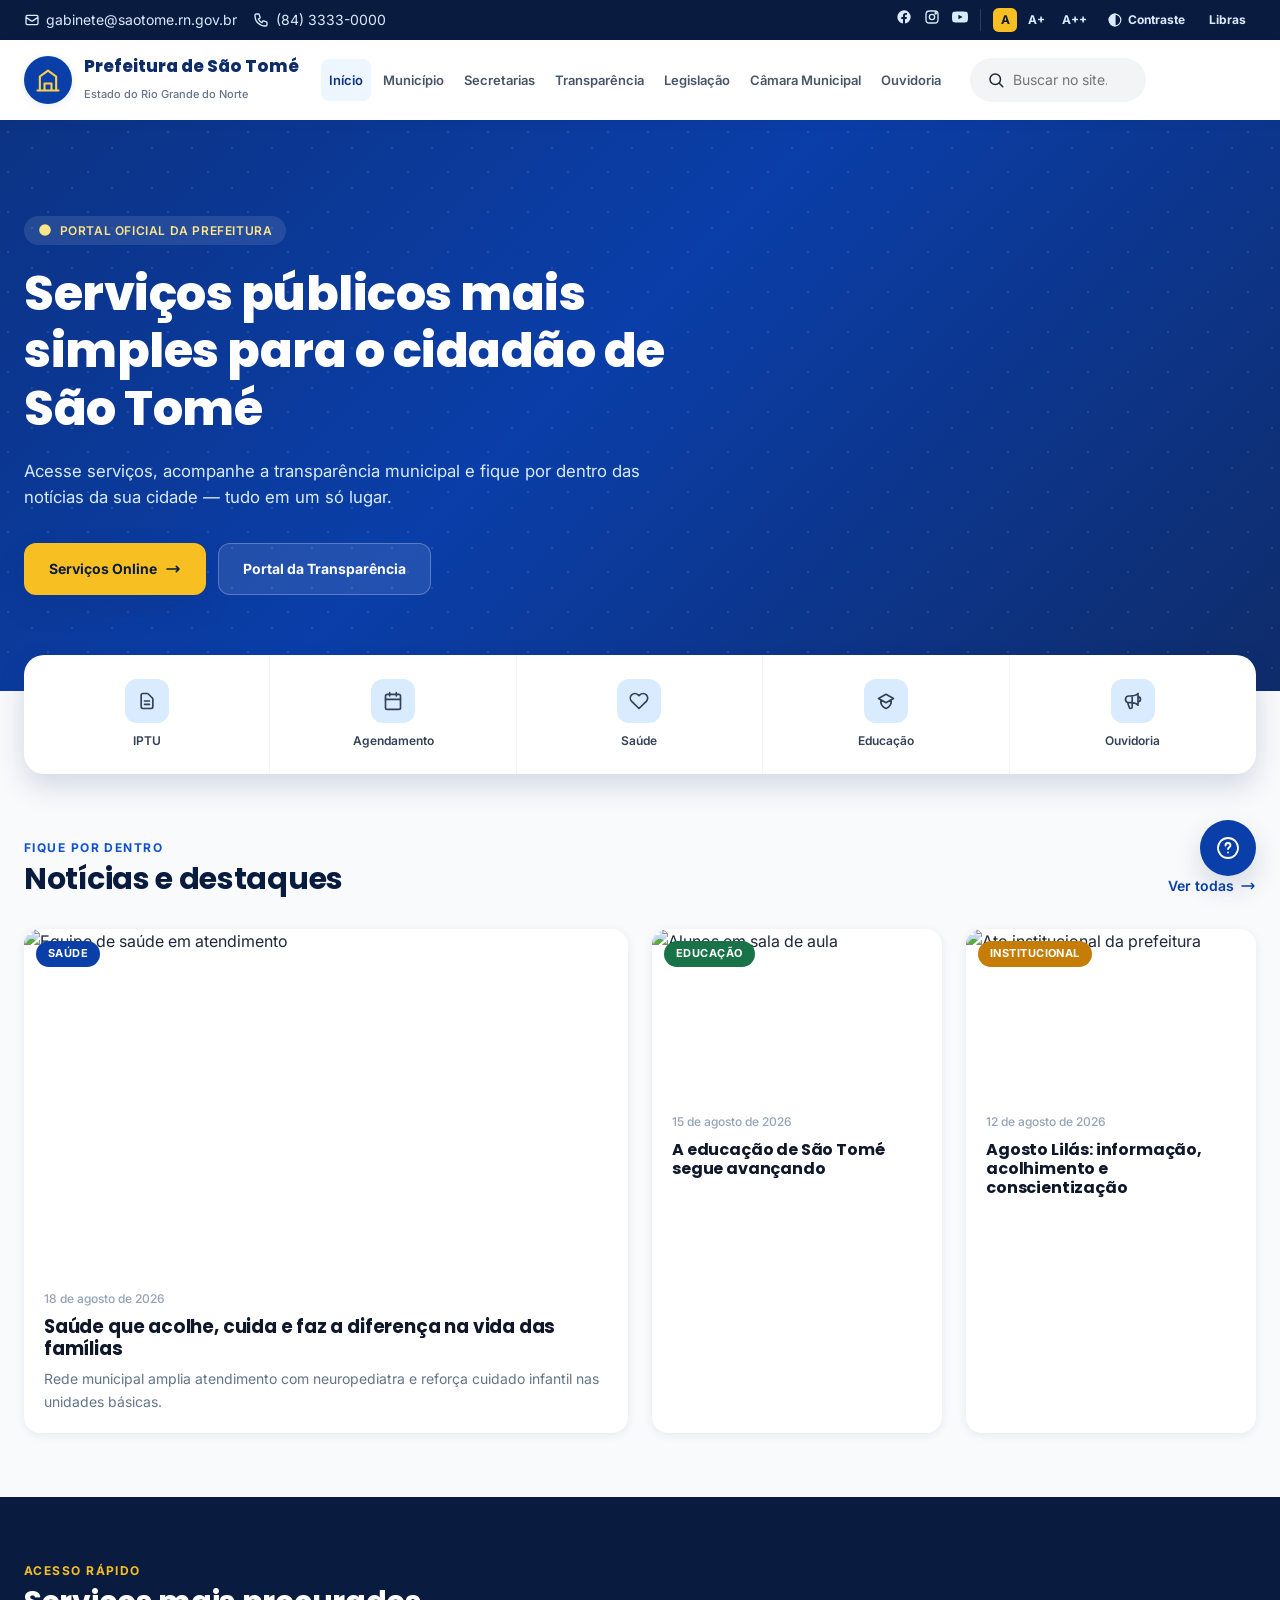
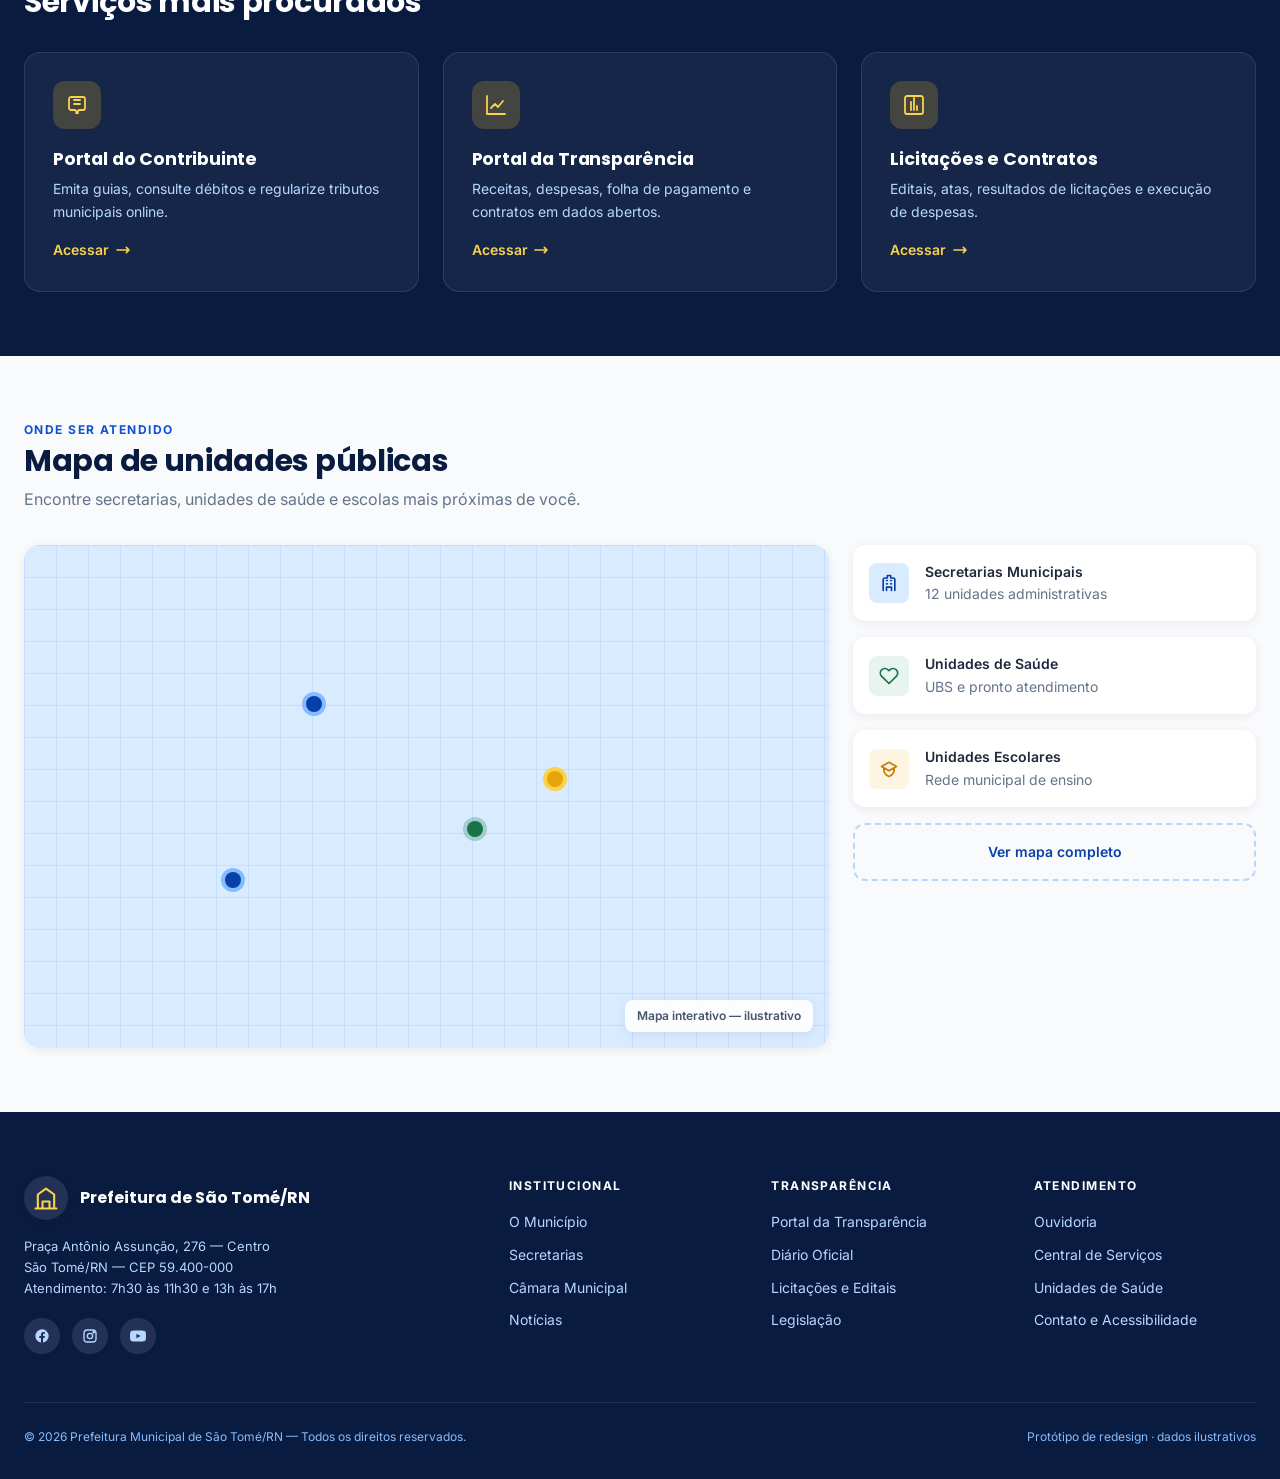
==== index.html @ 7d00f26e "Add new HTML pages for services, transparency, educational units, and health units - Created servico" ====
<!DOCTYPE html>
<html lang="pt-BR">
<head>
<meta charset="UTF-8">
<meta name="viewport" content="width=device-width, initial-scale=1.0">
<title>Prefeitura Municipal de São Tomé/RN — Portal Oficial</title>
<meta name="description" content="Protótipo de alta fidelidade — redesign do portal da Prefeitura de São Tomé/RN">
<link rel="preconnect" href="https://fonts.googleapis.com">
<link rel="preconnect" href="https://fonts.gstatic.com" crossorigin>
<link href="https://fonts.googleapis.com/css2?family=Inter:wght@400;500;600;700;800&family=Poppins:wght@600;700;800&display=swap" rel="stylesheet">
<link rel="stylesheet" href="assets/css/site.css">
<script src="assets/js/site.js" defer></script>
</head>
<body data-page="index">

<main id="conteudo">

  <!-- ============================ HERO ============================ -->
  <section class="home-hero">
    <div class="container">
      <div class="home-hero__inner">
        <span class="pill">
          <svg width="14" height="14" viewBox="0 0 24 24" fill="currentColor"><circle cx="12" cy="12" r="10"/></svg>
          PORTAL OFICIAL DA PREFEITURA
        </span>
        <h1>Serviços públicos mais simples para o cidadão de São Tomé</h1>
        <p>Acesse serviços, acompanhe a transparência municipal e fique por dentro das notícias da sua cidade — tudo em um só lugar.</p>
        <div class="row">
          <a class="btn btn--accent" href="servicos.html">
            Serviços Online
            <svg width="16" height="16" viewBox="0 0 24 24" fill="none" stroke="currentColor" stroke-width="2.5"><path stroke-linecap="round" stroke-linejoin="round" d="M17 8l4 4m0 0l-4 4m4-4H3"/></svg>
          </a>
          <a class="btn btn--ghost" href="transparencia.html">Portal da Transparência</a>
        </div>
      </div>
    </div>
  </section>

  <!-- ======================= ATALHOS RÁPIDOS ====================== -->
  <section class="shortcuts">
    <div class="container">
      <div class="shortcuts__bar">
        <a class="shortcut" href="servicos.html?q=IPTU">
          <span class="shortcut__icon"><svg width="20" height="20" viewBox="0 0 24 24" fill="none" stroke="currentColor" stroke-width="2"><path stroke-linecap="round" stroke-linejoin="round" d="M9 12h6m-6 4h6m2 5H7a2 2 0 01-2-2V5a2 2 0 012-2h5.586a1 1 0 01.707.293l5.414 5.414a1 1 0 01.293.707V19a2 2 0 01-2 2z"/></svg></span>
          <span>IPTU</span>
        </a>
        <a class="shortcut" href="servicos.html?q=agendamento">
          <span class="shortcut__icon"><svg width="20" height="20" viewBox="0 0 24 24" fill="none" stroke="currentColor" stroke-width="2"><rect x="3" y="4" width="18" height="18" rx="2"/><path stroke-linecap="round" d="M16 2v4M8 2v4M3 10h18"/></svg></span>
          <span>Agendamento</span>
        </a>
        <a class="shortcut" href="unidades-saude.html">
          <span class="shortcut__icon"><svg width="20" height="20" viewBox="0 0 24 24" fill="none" stroke="currentColor" stroke-width="2"><path stroke-linecap="round" stroke-linejoin="round" d="M20.8 4.6a5.5 5.5 0 00-7.8 0L12 5.6l-1-1a5.5 5.5 0 10-7.8 7.8l1 1L12 21l7.8-7.6 1-1a5.5 5.5 0 000-7.8z"/></svg></span>
          <span>Saúde</span>
        </a>
        <a class="shortcut" href="unidades-escolares.html">
          <span class="shortcut__icon"><svg width="20" height="20" viewBox="0 0 24 24" fill="none" stroke="currentColor" stroke-width="2"><path stroke-linecap="round" stroke-linejoin="round" d="M12 14l9-5-9-5-9 5 9 5zm0 0l6.16-3.42A9 9 0 0112 21a9 9 0 01-6.16-10.42L12 14z"/></svg></span>
          <span>Educação</span>
        </a>
        <a class="shortcut" href="ouvidoria.html">
          <span class="shortcut__icon"><svg width="20" height="20" viewBox="0 0 24 24" fill="none" stroke="currentColor" stroke-width="2"><path stroke-linecap="round" stroke-linejoin="round" d="M11 5.882V19.24a1.76 1.76 0 01-3.417.592l-2.147-6.15M18 13a3 3 0 100-6M5.436 13.683A4.001 4.001 0 017 6h1.832c4.1 0 7.625-1.234 9.168-3v14c-1.543-1.766-5.067-3-9.168-3H7a3.988 3.988 0 01-1.564-.317z"/></svg></span>
          <span>Ouvidoria</span>
        </a>
      </div>
    </div>
  </section>

  <!-- =========================== NOTÍCIAS ========================= -->
  <section class="section">
    <div class="container">
      <div class="row row--between mb-4">
        <div>
          <p class="eyebrow">Fique por dentro</p>
          <h2 class="section-title">Notícias e destaques</h2>
        </div>
        <a class="link-more" href="noticias.html">
          Ver todas
          <svg width="16" height="16" viewBox="0 0 24 24" fill="none" stroke="currentColor" stroke-width="2"><path stroke-linecap="round" stroke-linejoin="round" d="M17 8l4 4m0 0l-4 4m4-4H3"/></svg>
        </a>
      </div>

      <div class="grid grid--4">
        <a class="news-card news-card--featured" href="noticia.html">
          <div class="news-card__media">
            <img src="https://placehold.co/800x450/0f52d1/eef6ff?text=Sa%C3%BAde" alt="Equipe de saúde em atendimento">
            <span class="badge">Saúde</span>
          </div>
          <div class="news-card__body">
            <p class="news-card__date">18 de agosto de 2026</p>
            <h3 class="news-card__title">Saúde que acolhe, cuida e faz a diferença na vida das famílias</h3>
            <p class="news-card__text">Rede municipal amplia atendimento com neuropediatra e reforça cuidado infantil nas unidades básicas.</p>
          </div>
        </a>

        <a class="news-card" href="noticia.html">
          <div class="news-card__media">
            <img src="https://placehold.co/500x300/1e8f5f/ffffff?text=Educa%C3%A7%C3%A3o" alt="Alunos em sala de aula">
            <span class="badge badge--leaf">Educação</span>
          </div>
          <div class="news-card__body">
            <p class="news-card__date">15 de agosto de 2026</p>
            <h3 class="news-card__title">A educação de São Tomé segue avançando</h3>
          </div>
        </a>

        <a class="news-card" href="noticia.html">
          <div class="news-card__media">
            <img src="https://placehold.co/500x300/9e5b09/fff3c4?text=Institucional" alt="Ato institucional da prefeitura">
            <span class="badge badge--accent">Institucional</span>
          </div>
          <div class="news-card__body">
            <p class="news-card__date">12 de agosto de 2026</p>
            <h3 class="news-card__title">Agosto Lilás: informação, acolhimento e conscientização</h3>
          </div>
        </a>
      </div>
    </div>
  </section>

  <!-- ==================== SERVIÇOS EM DESTAQUE ==================== -->
  <section class="section section--band" id="servicos">
    <div class="container">
      <div class="section-head">
        <p class="eyebrow">Acesso rápido</p>
        <h2 class="section-title">Serviços mais procurados</h2>
      </div>

      <div class="grid grid--3">
        <a class="service-card" href="servicos.html">
          <span class="service-card__icon"><svg width="24" height="24" viewBox="0 0 24 24" fill="none" stroke="currentColor" stroke-width="1.8"><path stroke-linecap="round" stroke-linejoin="round" d="M9 7h6m-6 4h6m-2 9l-3-3H6a2 2 0 01-2-2V6a2 2 0 012-2h12a2 2 0 012 2v9a2 2 0 01-2 2h-4l-3 3z"/></svg></span>
          <h3>Portal do Contribuinte</h3>
          <p>Emita guias, consulte débitos e regularize tributos municipais online.</p>
          <span class="link-more">Acessar
            <svg width="16" height="16" viewBox="0 0 24 24" fill="none" stroke="currentColor" stroke-width="2.5"><path stroke-linecap="round" stroke-linejoin="round" d="M17 8l4 4m0 0l-4 4m4-4H3"/></svg>
          </span>
        </a>

        <a class="service-card" href="transparencia.html">
          <span class="service-card__icon"><svg width="24" height="24" viewBox="0 0 24 24" fill="none" stroke="currentColor" stroke-width="1.8"><path stroke-linecap="round" stroke-linejoin="round" d="M3 3v18h18M7 15l4-4 3 3 5-6"/></svg></span>
          <h3>Portal da Transparência</h3>
          <p>Receitas, despesas, folha de pagamento e contratos em dados abertos.</p>
          <span class="link-more">Acessar
            <svg width="16" height="16" viewBox="0 0 24 24" fill="none" stroke="currentColor" stroke-width="2.5"><path stroke-linecap="round" stroke-linejoin="round" d="M17 8l4 4m0 0l-4 4m4-4H3"/></svg>
          </span>
        </a>

        <a class="service-card" href="licitacoes.html">
          <span class="service-card__icon"><svg width="24" height="24" viewBox="0 0 24 24" fill="none" stroke="currentColor" stroke-width="1.8"><path stroke-linecap="round" stroke-linejoin="round" d="M9 17V9m3 8V5m3 12v-4M5 21h14a2 2 0 002-2V5a2 2 0 00-2-2H5a2 2 0 00-2 2v14a2 2 0 002 2z"/></svg></span>
          <h3>Licitações e Contratos</h3>
          <p>Editais, atas, resultados de licitações e execução de despesas.</p>
          <span class="link-more">Acessar
            <svg width="16" height="16" viewBox="0 0 24 24" fill="none" stroke="currentColor" stroke-width="2.5"><path stroke-linecap="round" stroke-linejoin="round" d="M17 8l4 4m0 0l-4 4m4-4H3"/></svg>
          </span>
        </a>
      </div>
    </div>
  </section>

  <!-- ================ MAPA DE UNIDADES PÚBLICAS =================== -->
  <section class="section">
    <div class="container">
      <div class="section-head">
        <p class="eyebrow">Onde ser atendido</p>
        <h2 class="section-title">Mapa de unidades públicas</h2>
        <p class="lead">Encontre secretarias, unidades de saúde e escolas mais próximas de você.</p>
      </div>

      <div class="grid grid--sidebar">
        <div class="map-mock">
          <span class="map-pin map-pin--pulse" style="top:30%; left:35%"></span>
          <span class="map-pin map-pin--leaf" style="top:55%; left:55%"></span>
          <span class="map-pin map-pin--accent" style="top:45%; left:65%"></span>
          <span class="map-pin" style="top:65%; left:25%"></span>
          <span class="map-mock__tag">Mapa interativo — ilustrativo</span>
        </div>

        <div class="stack">
          <a class="list-item" href="secretarias.html">
            <span class="list-item__icon"><svg width="20" height="20" viewBox="0 0 24 24" fill="none" stroke="currentColor" stroke-width="2"><path stroke-linecap="round" stroke-linejoin="round" d="M19 21V8a2 2 0 00-2-2h-3V3H10v3H7a2 2 0 00-2 2v13M9 21v-4h6v4M9 9h1m4 0h1M9 13h1m4 0h1"/></svg></span>
            <span>
              <p>Secretarias Municipais</p>
              <p class="small">12 unidades administrativas</p>
            </span>
          </a>
          <a class="list-item" href="unidades-saude.html">
            <span class="list-item__icon list-item__icon--leaf"><svg width="20" height="20" viewBox="0 0 24 24" fill="none" stroke="currentColor" stroke-width="2"><path stroke-linecap="round" stroke-linejoin="round" d="M20.8 4.6a5.5 5.5 0 00-7.8 0L12 5.6l-1-1a5.5 5.5 0 10-7.8 7.8l1 1L12 21l7.8-7.6 1-1a5.5 5.5 0 000-7.8z"/></svg></span>
            <span>
              <p>Unidades de Saúde</p>
              <p class="small">UBS e pronto atendimento</p>
            </span>
          </a>
          <a class="list-item" href="unidades-escolares.html">
            <span class="list-item__icon list-item__icon--accent"><svg width="20" height="20" viewBox="0 0 24 24" fill="none" stroke="currentColor" stroke-width="2"><path stroke-linecap="round" stroke-linejoin="round" d="M12 14l9-5-9-5-9 5 9 5zm0 0l6.16-3.42A9 9 0 0112 21a9 9 0 01-6.16-10.42L12 14z"/></svg></span>
            <span>
              <p>Unidades Escolares</p>
              <p class="small">Rede municipal de ensino</p>
            </span>
          </a>
          <a class="list-item list-item--dashed" href="contato.html">Ver mapa completo</a>
        </div>
      </div>
    </div>
  </section>

</main>

</body>
</html>
---- assets/css/site.css ----
/* ==========================================================================
   Portal da Prefeitura de São Tomé/RN - Protótipo de alta fidelidade
   Folha de estilo única compartilhada por todas as páginas.
   Sumário:
     1. Tokens de design
     2. Reset e base
     3. Acessibilidade (contraste, escala de fonte, skip link)
     4. Layout (container, seções, grids)
     5. Tipografia
     6. Botões e badges
     7. Chrome do site (topbar, header, menu, rodapé, botão flutuante)
     8. Heros
     9. Componentes de conteúdo
    10. Utilitários
    11. Responsivo
   ========================================================================== */

/* ============================ 1. Tokens ================================== */
:root {
  --primary-50:#eef6ff;  --primary-100:#d9ebff; --primary-200:#b6d8ff;
  --primary-300:#84bcff;  --primary-400:#4c97ff; --primary-500:#2472fa;
  --primary-600:#0f52d1;  --primary-700:#0a3ea8; --primary-800:#0c3384;
  --primary-900:#0f2c6a;  --primary-950:#0a1b40;

  --accent-100:#fff3c4; --accent-200:#fce588; --accent-300:#fad24c;
  --accent-400:#f7bf22; --accent-500:#e8a20a; --accent-600:#c67d06;
  --accent-700:#9e5b09;

  --leaf-500:#1e8f5f; --leaf-600:#187348;
  --danger-500:#dc2626; --danger-50:#fef2f2;

  --slate-400:#94a3b8; --slate-500:#64748b; --slate-600:#475569;
  --slate-700:#334155; --slate-800:#1e293b; --slate-900:#0f172a;
  --gray-50:#f9fafb; --gray-100:#f3f4f6; --gray-200:#e5e7eb;

  --bg:var(--gray-50);
  --surface:#ffffff;
  --text:var(--slate-800);
  --muted:var(--slate-500);
  --border:var(--gray-200);

  --font-sans:'Inter', ui-sans-serif, system-ui, -apple-system, sans-serif;
  --font-display:'Poppins', ui-sans-serif, system-ui, sans-serif;

  --radius-sm:.5rem; --radius:.75rem; --radius-lg:1rem; --radius-xl:1.25rem;
  --shadow-card:0 2px 10px rgba(15,44,106,.08);
  --shadow-hover:0 12px 28px rgba(15,44,106,.16);

  --container:80rem;
  --header-h:5rem;
}

/* ========================= 2. Reset e base =============================== */
*, *::before, *::after { box-sizing: border-box; }
html { scroll-behavior: smooth; -webkit-text-size-adjust: 100%; }
body {
  margin: 0;
  background: var(--bg);
  color: var(--text);
  font-family: var(--font-sans);
  font-size: 1rem;
  line-height: 1.6;
  -webkit-font-smoothing: antialiased;
}
img { max-width: 100%; display: block; }
svg { flex-shrink: 0; }
a { color: inherit; text-decoration: none; }
button, input, select, textarea { font: inherit; color: inherit; }
h1, h2, h3, h4 { font-family: var(--font-display); margin: 0; line-height: 1.2; letter-spacing: -.01em; }
p { margin: 0; }
ul, ol { margin: 0; padding: 0; list-style: none; }
:focus-visible { outline: 3px solid var(--primary-400); outline-offset: 2px; border-radius: 4px; }

::-webkit-scrollbar { width: 10px; }
::-webkit-scrollbar-track { background: var(--primary-50); }
::-webkit-scrollbar-thumb { background: var(--primary-600); border-radius: 8px; }

/* ======================= 3. Acessibilidade =============================== */
.skip-link {
  position: absolute; left: -9999px; top: 0; z-index: 999;
  background: var(--primary-800); color: #fff; padding: .75rem 1.25rem;
  border-radius: 0 0 var(--radius) 0; font-weight: 600;
}
.skip-link:focus { left: 1rem; top: 1rem; border-radius: var(--radius); }

html.font-lg { font-size: 112.5%; }
html.font-xl { font-size: 125%; }

html.contrast body { background: #000; color: #fff; }
html.contrast .topbar,
html.contrast .site-header,
html.contrast .site-footer,
html.contrast .card,
html.contrast .news-card,
html.contrast .unit-card,
html.contrast .list-item,
html.contrast .form,
html.contrast .stat,
html.contrast .person,
html.contrast .doc-item,
html.contrast .accordion,
html.contrast .table-wrap,
html.contrast .shortcuts__bar,
html.contrast .page-hero,
html.contrast .home-hero,
html.contrast .section--band,
html.contrast .section--soft { background: #000 !important; color: #fff !important; }
html.contrast .card,
html.contrast .news-card,
html.contrast .unit-card,
html.contrast .list-item,
html.contrast .form,
html.contrast .stat,
html.contrast .person,
html.contrast .doc-item,
html.contrast .accordion,
html.contrast .table-wrap,
html.contrast .shortcuts__bar { border: 1px solid #fff; box-shadow: none; }
html.contrast a, html.contrast .nav-link { text-decoration: underline; }
html.contrast .btn { background: #000 !important; color: #fff !important; border: 2px solid #fff !important; }
html.contrast .eyebrow,
html.contrast .muted,
html.contrast .lead,
html.contrast .card__text,
html.contrast .section-title,
html.contrast .card__title,
html.contrast h1, html.contrast h2, html.contrast h3 { color: #fff !important; }
html.contrast img { filter: grayscale(1) contrast(1.2); }
html.contrast .badge, html.contrast .chip { background: #000 !important; color: #fff !important; border: 1px solid #fff; }
html.contrast .home-hero::before, html.contrast .map-mock::before { display: none; }

/* ============================ 4. Layout ================================== */
.container { width: 100%; max-width: var(--container); margin-inline: auto; padding-inline: 1rem; }
@media (min-width: 640px) { .container { padding-inline: 1.5rem; } }

.section { padding-block: 4rem; }
.section--tight { padding-block: 2.5rem; }
.section--band { background: var(--primary-950); color: #fff; }
.section--soft { background: var(--primary-50); }

.grid { display: grid; gap: 1.5rem; }
.grid--2 { grid-template-columns: repeat(2, minmax(0, 1fr)); }
.grid--3 { grid-template-columns: repeat(3, minmax(0, 1fr)); }
.grid--4 { grid-template-columns: repeat(4, minmax(0, 1fr)); }
.grid--sidebar { grid-template-columns: 2fr 1fr; }
.stack { display: flex; flex-direction: column; gap: 1rem; }
.row { display: flex; align-items: center; gap: .75rem; flex-wrap: wrap; }
.row--between { justify-content: space-between; align-items: flex-end; }

/* ========================= 5. Tipografia ================================= */
.eyebrow {
  font-size: .75rem; font-weight: 700; letter-spacing: .12em;
  text-transform: uppercase; color: var(--primary-600); margin-bottom: .25rem;
}
.section--band .eyebrow { color: var(--accent-400); }
.section-title { font-size: clamp(1.5rem, 1.2rem + 1.2vw, 1.875rem); font-weight: 700; color: var(--primary-950); }
.section--band .section-title { color: #fff; }
.section-head { margin-bottom: 2rem; max-width: 40rem; }
.lead { color: var(--muted); font-size: 1rem; margin-top: .5rem; }
.section--band .lead { color: var(--primary-200); }
.muted { color: var(--muted); }
.small { font-size: .8125rem; }

.prose { max-width: 46rem; color: var(--slate-600); }
.prose p { margin-bottom: 1.15rem; }
.prose h2 { font-size: 1.5rem; color: var(--primary-950); margin: 2rem 0 .75rem; }
.prose h3 { font-size: 1.15rem; color: var(--primary-900); margin: 1.5rem 0 .5rem; }
.prose ul { list-style: disc; padding-left: 1.25rem; margin-bottom: 1.15rem; }
.prose li { margin-bottom: .4rem; }
.prose strong { color: var(--slate-800); }
.prose blockquote {
  border-left: 4px solid var(--accent-400); background: var(--primary-50);
  padding: 1rem 1.25rem; border-radius: 0 var(--radius) var(--radius) 0;
  color: var(--slate-700); font-style: italic; margin-bottom: 1.15rem;
}

/* ====================== 6. Botões e badges =============================== */
.btn {
  display: inline-flex; align-items: center; justify-content: center; gap: .5rem;
  padding: .85rem 1.5rem; border-radius: var(--radius);
  font-size: .875rem; font-weight: 700; border: 1px solid transparent;
  cursor: pointer; transition: background .2s, color .2s, box-shadow .2s, border-color .2s;
}
.btn--primary { background: var(--primary-700); color: #fff; }
.btn--primary:hover { background: var(--primary-800); box-shadow: var(--shadow-hover); }
.btn--accent { background: var(--accent-400); color: var(--primary-950); box-shadow: var(--shadow-hover); }
.btn--accent:hover { background: var(--accent-300); }
.btn--ghost { background: rgba(255,255,255,.1); color: #fff; border-color: rgba(255,255,255,.25); }
.btn--ghost:hover { background: rgba(255,255,255,.2); }
.btn--outline { background: transparent; color: var(--primary-700); border-color: var(--primary-200); }
.btn--outline:hover { background: var(--primary-50); border-color: var(--primary-400); }
.btn--sm { padding: .5rem 1rem; font-size: .8125rem; }
.btn--block { width: 100%; }

.link-more { display: inline-flex; align-items: center; gap: .35rem; font-size: .875rem; font-weight: 600; color: var(--primary-700); }
.link-more:hover { color: var(--primary-900); }

.badge {
  display: inline-flex; align-items: center; gap: .35rem;
  padding: .25rem .75rem; border-radius: 999px;
  font-size: .6875rem; font-weight: 700; letter-spacing: .04em; text-transform: uppercase;
  background: var(--primary-700); color: #fff;
}
.badge--leaf { background: var(--leaf-600); }
.badge--accent { background: var(--accent-600); }
.badge--soft { background: var(--primary-50); color: var(--primary-700); }
.badge--open { background: #dcfce7; color: #166534; }
.badge--closed { background: var(--gray-100); color: var(--slate-600); }

/* ========================= 7. Chrome do site ============================= */
.topbar { background: var(--primary-950); color: var(--primary-100); font-size: .875rem; }
.topbar__inner { display: flex; align-items: center; justify-content: space-between; min-height: 2.5rem; gap: 1rem; }
.topbar__contacts { display: flex; align-items: center; gap: 1rem; }
.topbar a:hover { color: #fff; }
.topbar__link { display: inline-flex; align-items: center; gap: .4rem; }
.topbar__tools { display: flex; align-items: center; gap: .75rem; margin-left: auto; }
.topbar__social { display: flex; align-items: center; gap: .75rem; padding-right: .75rem; border-right: 1px solid rgba(255,255,255,.15); }
.a11y { display: flex; align-items: center; gap: .35rem; }
.a11y__btn {
  display: grid; place-items: center; height: 1.5rem; min-width: 1.5rem; padding: 0 .35rem;
  background: transparent; border: 0; border-radius: .35rem; font-weight: 700; font-size: .75rem; cursor: pointer; color: inherit;
}
.a11y__btn:hover { background: var(--primary-800); }
.a11y__btn[aria-pressed="true"] { background: var(--accent-400); color: var(--primary-950); }
.a11y__btn--wide { display: inline-flex; gap: .35rem; padding: 0 .6rem; }

.site-header { position: sticky; top: 0; z-index: 50; background: var(--surface); box-shadow: var(--shadow-card); }
.site-header__inner { display: flex; align-items: center; justify-content: space-between; gap: 1.5rem; height: var(--header-h); }
.brand { display: flex; align-items: center; gap: .75rem; flex-shrink: 0; }
.brand__mark { width: 3rem; height: 3rem; border-radius: 999px; background: var(--primary-700); color: var(--accent-300); display: grid; place-items: center; box-shadow: var(--shadow-card); }
.brand__name { font-family: var(--font-display); font-weight: 800; color: var(--primary-900); font-size: 1.05rem; line-height: 1.2; }
.brand__sub { font-size: .6875rem; color: var(--muted); font-weight: 500; }

.nav { display: flex; align-items: center; gap: .25rem; margin-inline: auto; min-width: 0; flex-wrap: nowrap; }
.nav-link {
  padding: .65rem .75rem; border-radius: var(--radius-sm);
  font-size: .875rem; font-weight: 600; color: var(--slate-600); transition: background .2s, color .2s;
  white-space: nowrap;
}
.nav-link:hover { color: var(--primary-800); background: var(--primary-50); }
.nav-link.is-active { color: var(--primary-800); background: var(--primary-50); }

.header__actions { display: flex; align-items: center; gap: .5rem; flex-shrink: 0; }
.search {
  display: flex; align-items: center; height: 2.75rem; flex: 0 1 16rem; min-width: 8rem;
  border-radius: 999px; background: var(--gray-100); border: 1px solid transparent; padding-inline: 1rem;
  transition: background .2s, border-color .2s;
}
.search:focus-within { background: #fff; border-color: var(--primary-400); }
.search input { background: transparent; border: 0; outline: none; font-size: .875rem; padding-inline: .5rem; width: 100%; }
.icon-btn { width: 2.5rem; height: 2.5rem; display: grid; place-items: center; border-radius: 999px; background: transparent; border: 0; cursor: pointer; color: var(--primary-900); }
.icon-btn:hover { background: var(--gray-100); }
.icon-btn--mobile { display: none; }

.mobile-menu { display: none; flex-direction: column; gap: .25rem; border-top: 1px solid var(--gray-100); padding: .75rem 1rem; background: var(--surface); }
.mobile-menu.is-open { display: flex; }
.mobile-menu .nav-link { padding: .7rem .75rem; }
.mobile-menu .search { display: flex; width: 100%; margin-bottom: .5rem; }

.site-footer { background: var(--primary-950); color: var(--primary-200); padding: 4rem 0 2rem; }
.site-footer__grid { display: grid; grid-template-columns: 2fr repeat(3, 1fr); gap: 2.5rem; padding-bottom: 3rem; border-bottom: 1px solid rgba(255,255,255,.1); }
.site-footer__title { font-size: .75rem; font-weight: 700; letter-spacing: .12em; text-transform: uppercase; color: #fff; margin-bottom: 1rem; }
.site-footer li { margin-bottom: .65rem; font-size: .875rem; }
.site-footer a:hover { color: #fff; }
.site-footer__brand { display: flex; align-items: center; gap: .75rem; margin-bottom: 1rem; }
.site-footer__brand .brand__mark { background: rgba(255,255,255,.1); width: 2.75rem; height: 2.75rem; }
.site-footer__brand p { font-family: var(--font-display); font-weight: 700; color: #fff; }
.social { display: flex; align-items: center; gap: .75rem; margin-top: 1.25rem; }
.social a { width: 2.25rem; height: 2.25rem; display: grid; place-items: center; border-radius: 999px; background: rgba(255,255,255,.1); transition: background .2s, color .2s; }
.social a:hover { background: var(--accent-400); color: var(--primary-950); }
.site-footer__bottom { padding-top: 1.5rem; display: flex; justify-content: space-between; gap: .75rem; font-size: .75rem; color: var(--primary-300); flex-wrap: wrap; }

.fab {
  position: fixed; right: 1.5rem; bottom: 1.5rem; z-index: 60;
  width: 3.5rem; height: 3.5rem; border-radius: 999px; border: 0; cursor: pointer;
  background: var(--primary-700); color: #fff; display: grid; place-items: center; box-shadow: var(--shadow-hover);
}
.fab:hover { background: var(--primary-800); }

/* ============================== 8. Heros ================================= */
.home-hero { position: relative; overflow: hidden; background: linear-gradient(135deg, var(--primary-800), var(--primary-700) 45%, var(--primary-900)); }
.home-hero::before {
  content: ""; position: absolute; inset: 0; opacity: .1;
  background-image: radial-gradient(circle at 20% 30%, #fff 1px, transparent 1px), radial-gradient(circle at 80% 70%, #fff 1px, transparent 1px);
  background-size: 40px 40px;
}
.home-hero__inner { position: relative; padding-block: 6rem; max-width: 42rem; }
.home-hero h1 { font-size: clamp(1.85rem, 1.2rem + 2.4vw, 3rem); font-weight: 800; color: #fff; }
.home-hero p { margin-top: 1.25rem; color: var(--primary-100); font-size: 1.05rem; }
.home-hero .row { margin-top: 2rem; gap: .75rem; }
.pill {
  display: inline-flex; align-items: center; gap: .5rem; margin-bottom: 1.25rem;
  padding: .3rem .85rem; border-radius: 999px; background: rgba(255,255,255,.1);
  color: var(--accent-200); font-size: .75rem; font-weight: 600; letter-spacing: .05em;
}

.page-hero { background: linear-gradient(135deg, var(--primary-900), var(--primary-800)); color: #fff; padding: 2.5rem 0 3rem; }
.page-hero h1 { font-size: clamp(1.6rem, 1.2rem + 1.8vw, 2.4rem); font-weight: 800; color: #fff; }
.page-hero p { margin-top: .75rem; color: var(--primary-100); max-width: 44rem; }
.breadcrumb { display: flex; align-items: center; gap: .5rem; flex-wrap: wrap; font-size: .8125rem; color: var(--primary-200); margin-bottom: 1rem; }
.breadcrumb a:hover { color: #fff; text-decoration: underline; }
.breadcrumb [aria-current] { color: var(--accent-300); font-weight: 600; }

/* =================== 9. Componentes de conteúdo ========================== */
.card { background: var(--surface); border-radius: var(--radius-lg); box-shadow: var(--shadow-card); overflow: hidden; transition: box-shadow .2s; }
.card--hover:hover { box-shadow: var(--shadow-hover); }
.card__body { padding: 1.5rem; }
.card__title { font-size: 1.05rem; font-weight: 700; color: var(--primary-950); font-family: var(--font-display); }
.card__text { margin-top: .5rem; font-size: .875rem; color: var(--muted); }
.card__icon { width: 2.75rem; height: 2.75rem; border-radius: var(--radius); background: var(--primary-100); color: var(--primary-700); display: grid; place-items: center; margin-bottom: 1rem; }

.shortcuts { position: relative; z-index: 10; margin-top: -2.25rem; }
.shortcuts__bar { background: var(--surface); border-radius: var(--radius-xl); box-shadow: var(--shadow-hover); display: grid; grid-template-columns: repeat(5, 1fr); overflow: hidden; }
.shortcut { display: flex; flex-direction: column; align-items: center; gap: .5rem; padding: 1.5rem .75rem; border-right: 1px solid var(--gray-100); transition: background .2s; text-align: center; }
.shortcut:last-child { border-right: 0; }
.shortcut:hover { background: var(--primary-50); }
.shortcut__icon { width: 2.75rem; height: 2.75rem; border-radius: var(--radius); background: var(--primary-100); color: var(--primary-700); display: grid; place-items: center; transition: background .2s, color .2s; }
.shortcut:hover .shortcut__icon { background: var(--primary-700); color: #fff; }
.shortcut span { font-size: .75rem; font-weight: 600; color: var(--slate-700); }

.news-card { display: flex; flex-direction: column; background: var(--surface); border-radius: var(--radius-lg); overflow: hidden; box-shadow: var(--shadow-card); transition: box-shadow .2s; }
.news-card:hover { box-shadow: var(--shadow-hover); }
.news-card__media { position: relative; aspect-ratio: 16 / 9; overflow: hidden; }
.news-card__media img { width: 100%; height: 100%; object-fit: cover; transition: transform .5s; }
.news-card:hover .news-card__media img { transform: scale(1.05); }
.news-card__media .badge { position: absolute; top: .75rem; left: .75rem; }
.news-card__body { padding: 1.25rem; }
.news-card__date { font-size: .75rem; color: var(--slate-400); font-weight: 500; margin-bottom: .5rem; }
.news-card__title { font-family: var(--font-display); font-weight: 700; font-size: 1rem; color: var(--slate-900); transition: color .2s; }
.news-card:hover .news-card__title { color: var(--primary-700); }
.news-card__text { margin-top: .5rem; font-size: .875rem; color: var(--muted); }
.news-card--featured { grid-column: span 2; }
.news-card--featured .news-card__title { font-size: 1.15rem; }

.service-card { display: block; padding: 1.75rem; border-radius: var(--radius-lg); background: rgba(255,255,255,.05); border: 1px solid rgba(255,255,255,.1); transition: background .2s, border-color .2s; }
.service-card:hover { background: #fff; border-color: #fff; }
.service-card__icon { width: 3rem; height: 3rem; border-radius: var(--radius); background: rgba(247,191,34,.2); color: var(--accent-300); display: grid; place-items: center; margin-bottom: 1.25rem; transition: background .2s, color .2s; }
.service-card:hover .service-card__icon { background: var(--accent-400); color: var(--primary-950); }
.service-card h3 { font-size: 1.1rem; font-weight: 700; color: #fff; transition: color .2s; }
.service-card p { margin-top: .5rem; font-size: .875rem; color: var(--primary-200); transition: color .2s; }
.service-card .link-more { margin-top: 1rem; color: var(--accent-300); }
.service-card:hover h3 { color: var(--primary-900); }
.service-card:hover p { color: var(--slate-500); }
.service-card:hover .link-more { color: var(--primary-700); }

.map-mock { position: relative; border-radius: var(--radius-lg); overflow: hidden; background: var(--primary-100); aspect-ratio: 16 / 10; box-shadow: var(--shadow-card); }
.map-mock::before {
  content: ""; position: absolute; inset: 0;
  background-image: linear-gradient(#c7ddff 1px, transparent 1px), linear-gradient(90deg, #c7ddff 1px, transparent 1px);
  background-size: 32px 32px;
}
.map-pin { position: absolute; width: 1rem; height: 1rem; border-radius: 999px; background: var(--primary-700); box-shadow: 0 0 0 4px var(--primary-300); }
.map-pin--leaf { background: var(--leaf-600); box-shadow: 0 0 0 4px rgba(30,143,95,.3); }
.map-pin--accent { background: var(--accent-500); box-shadow: 0 0 0 4px var(--accent-300); }
.map-pin--pulse { animation: pulse 2s infinite; }
@keyframes pulse { 0%,100% { opacity: 1; } 50% { opacity: .5; } }
.map-mock__tag { position: absolute; right: 1rem; bottom: 1rem; background: rgba(255,255,255,.9); padding: .4rem .75rem; border-radius: var(--radius-sm); font-size: .75rem; font-weight: 600; color: var(--slate-600); box-shadow: var(--shadow-card); }

.list-item { display: flex; align-items: center; gap: 1rem; padding: 1rem; border-radius: var(--radius); background: var(--surface); box-shadow: var(--shadow-card); transition: box-shadow .2s; }
.list-item:hover { box-shadow: var(--shadow-hover); }
.list-item__icon { width: 2.5rem; height: 2.5rem; flex-shrink: 0; border-radius: var(--radius-sm); background: var(--primary-100); color: var(--primary-700); display: grid; place-items: center; }
.list-item__icon--leaf { background: rgba(30,143,95,.1); color: var(--leaf-600); }
.list-item__icon--accent { background: rgba(232,162,10,.12); color: var(--accent-600); }
.list-item p { font-size: .875rem; font-weight: 600; color: var(--slate-800); }
.list-item .small { font-weight: 400; color: var(--muted); }
.list-item--dashed { justify-content: center; border: 2px dashed var(--primary-200); background: transparent; box-shadow: none; color: var(--primary-700); font-weight: 600; font-size: .875rem; }
.list-item--dashed:hover { background: var(--primary-50); box-shadow: none; }

.unit-card { background: var(--surface); border-radius: var(--radius-lg); box-shadow: var(--shadow-card); padding: 1.5rem; display: flex; flex-direction: column; gap: .75rem; transition: box-shadow .2s; }
.unit-card:hover { box-shadow: var(--shadow-hover); }
.unit-card__head { display: flex; align-items: flex-start; justify-content: space-between; gap: .75rem; }
.unit-card h3 { font-size: 1rem; font-weight: 700; color: var(--primary-950); }
.unit-card__role { font-size: .8125rem; color: var(--primary-700); font-weight: 600; }
.meta-line { display: flex; align-items: flex-start; gap: .5rem; font-size: .8125rem; color: var(--slate-600); }
.meta-line svg { color: var(--primary-600); margin-top: .15rem; }
.meta-line a:hover { color: var(--primary-700); text-decoration: underline; }

.table-wrap { overflow-x: auto; background: var(--surface); border-radius: var(--radius-lg); box-shadow: var(--shadow-card); }
table.data { width: 100%; border-collapse: collapse; font-size: .875rem; min-width: 44rem; }
table.data th, table.data td { text-align: left; padding: .9rem 1.25rem; border-bottom: 1px solid var(--gray-100); }
table.data thead th { background: var(--primary-50); color: var(--primary-900); font-size: .75rem; text-transform: uppercase; letter-spacing: .06em; }
table.data tbody tr:hover { background: var(--primary-50); }
table.data tbody tr:last-child td { border-bottom: 0; }

.datalist { display: grid; grid-template-columns: repeat(2, minmax(0,1fr)); gap: 1rem; }
.datalist > div { background: var(--surface); border-radius: var(--radius); box-shadow: var(--shadow-card); padding: 1rem 1.25rem; }
.datalist dt { font-size: .6875rem; text-transform: uppercase; letter-spacing: .08em; color: var(--muted); font-weight: 700; }
.datalist dd { margin: .25rem 0 0; font-family: var(--font-display); font-weight: 700; color: var(--primary-900); font-size: 1.05rem; }

.tabs { display: flex; gap: .5rem; flex-wrap: wrap; border-bottom: 1px solid var(--border); margin-bottom: 2rem; }
.tab {
  padding: .75rem 1.15rem; border: 0; background: transparent; cursor: pointer;
  font-size: .875rem; font-weight: 600; color: var(--slate-600); border-bottom: 3px solid transparent; margin-bottom: -1px;
}
.tab:hover { color: var(--primary-700); }
.tab[aria-selected="true"] { color: var(--primary-800); border-bottom-color: var(--accent-400); }
.tab-panel[hidden] { display: none; }

.accordion { background: var(--surface); border-radius: var(--radius); box-shadow: var(--shadow-card); overflow: hidden; }
.accordion + .accordion { margin-top: .75rem; }
.accordion summary { cursor: pointer; padding: 1.15rem 1.5rem; font-weight: 600; color: var(--primary-900); display: flex; justify-content: space-between; align-items: center; gap: 1rem; list-style: none; }
.accordion summary::-webkit-details-marker { display: none; }
.accordion summary::after { content: "+"; font-size: 1.25rem; color: var(--primary-600); }
.accordion[open] summary::after { content: "\2013"; }
.accordion__body { padding: 0 1.5rem 1.5rem; font-size: .9rem; color: var(--slate-600); }

.chips { display: flex; gap: .5rem; flex-wrap: wrap; }
.chip {
  padding: .45rem 1rem; border-radius: 999px; border: 1px solid var(--border); background: var(--surface);
  font-size: .8125rem; font-weight: 600; color: var(--slate-600); cursor: pointer; transition: all .2s;
}
.chip:hover { border-color: var(--primary-400); color: var(--primary-700); }
.chip[aria-pressed="true"] { background: var(--primary-700); border-color: var(--primary-700); color: #fff; }

.filter-bar { display: flex; gap: .75rem; flex-wrap: wrap; align-items: center; margin-bottom: 2rem; }
.filter-bar .search { background: #fff; border-color: var(--border); }

.form { background: var(--surface); border-radius: var(--radius-lg); box-shadow: var(--shadow-card); padding: 1.75rem; display: grid; gap: 1.15rem; }
.field { display: grid; gap: .4rem; }
.field label { font-size: .8125rem; font-weight: 600; color: var(--slate-700); }
.field .hint { font-size: .75rem; color: var(--muted); }
.field input, .field select, .field textarea {
  padding: .75rem .9rem; border: 1px solid var(--border); border-radius: var(--radius-sm);
  background: #fff; font-size: .875rem; outline: none; transition: border-color .2s, box-shadow .2s; width: 100%;
}
.field input:focus, .field select:focus, .field textarea:focus { border-color: var(--primary-400); box-shadow: 0 0 0 3px var(--primary-100); }
.field textarea { min-height: 8rem; resize: vertical; }
.field--inline { display: flex; align-items: center; gap: .5rem; }
.field--inline input { width: auto; }
.form__row { display: grid; grid-template-columns: repeat(2, minmax(0,1fr)); gap: 1.15rem; }
.form-status { display: none; padding: 1rem 1.25rem; border-radius: var(--radius); background: #dcfce7; color: #166534; font-size: .875rem; font-weight: 600; }
.form-status.is-visible { display: block; }

.callout { display: flex; gap: 1rem; padding: 1.25rem 1.5rem; border-radius: var(--radius-lg); background: var(--primary-50); border-left: 4px solid var(--primary-600); color: var(--slate-700); font-size: .875rem; }
.callout--accent { background: var(--accent-100); border-left-color: var(--accent-500); }
.callout h3 { font-size: .95rem; color: var(--primary-950); margin-bottom: .25rem; }

.pagination { display: flex; justify-content: center; gap: .35rem; margin-top: 2.5rem; }
.pagination a, .pagination span {
  min-width: 2.5rem; height: 2.5rem; display: grid; place-items: center; padding-inline: .6rem;
  border-radius: var(--radius-sm); font-size: .875rem; font-weight: 600; color: var(--slate-600); background: var(--surface); box-shadow: var(--shadow-card);
}
.pagination a:hover { background: var(--primary-50); color: var(--primary-800); }
.pagination .is-current { background: var(--primary-700); color: #fff; }

.doc-item { display: flex; align-items: center; gap: 1rem; padding: 1rem 1.25rem; background: var(--surface); border-radius: var(--radius); box-shadow: var(--shadow-card); transition: box-shadow .2s; }
.doc-item:hover { box-shadow: var(--shadow-hover); }
.doc-item__icon { width: 2.5rem; height: 2.5rem; border-radius: var(--radius-sm); display: grid; place-items: center; background: var(--danger-50); color: var(--danger-500); flex-shrink: 0; font-size: .625rem; font-weight: 700; }
.doc-item__meta { font-size: .75rem; color: var(--muted); }
.doc-item strong { font-size: .9rem; color: var(--slate-800); font-weight: 600; }
.doc-item .link-more { margin-left: auto; }

.stat { background: var(--surface); border-radius: var(--radius-lg); box-shadow: var(--shadow-card); padding: 1.5rem; }
.stat__value { font-family: var(--font-display); font-size: 1.75rem; font-weight: 800; color: var(--primary-800); }
.stat__label { font-size: .8125rem; color: var(--muted); margin-top: .25rem; }

.person { background: var(--surface); border-radius: var(--radius-lg); box-shadow: var(--shadow-card); overflow: hidden; text-align: center; padding-bottom: 1.25rem; }
.person img { width: 100%; aspect-ratio: 1 / 1; object-fit: cover; }
.person h3 { font-size: .95rem; margin-top: 1rem; color: var(--primary-950); }
.person p { font-size: .8125rem; color: var(--muted); }

.empty-state { display: none; text-align: center; padding: 3rem 1rem; color: var(--muted); }
.empty-state.is-visible { display: block; }

.article-hero img { width: 100%; border-radius: var(--radius-lg); box-shadow: var(--shadow-card); aspect-ratio: 16/7; object-fit: cover; }
.article-meta { display: flex; gap: 1rem; flex-wrap: wrap; align-items: center; font-size: .8125rem; color: var(--muted); margin-bottom: 1.5rem; }

/* ========================= 10. Utilitários =============================== */
.hide { display: none !important; }
.center { text-align: center; }
.mt-1 { margin-top: .5rem; } .mt-2 { margin-top: 1rem; } .mt-3 { margin-top: 1.5rem; }
.mt-4 { margin-top: 2rem; } .mt-6 { margin-top: 3rem; }
.mb-2 { margin-bottom: 1rem; } .mb-3 { margin-bottom: 1.5rem; } .mb-4 { margin-bottom: 2rem; }
.sr-only { position: absolute; width: 1px; height: 1px; padding: 0; margin: -1px; overflow: hidden; clip: rect(0,0,0,0); white-space: nowrap; border: 0; }

/* ========================== 11. Responsivo =============================== */
@media (max-width: 1339px) {
  .site-header__inner { gap: 1rem; }
  .nav-link { padding-inline: .5rem; font-size: .8125rem; }
  .site-header__inner .search { flex-basis: 11rem; }
}
@media (max-width: 1023px) {
  .nav { display: none; }
  .icon-btn--mobile { display: grid; }
  .grid--4 { grid-template-columns: repeat(2, minmax(0,1fr)); }
  .grid--sidebar { grid-template-columns: 1fr; }
  .site-footer__grid { grid-template-columns: repeat(2, minmax(0,1fr)); }
}
@media (max-width: 767px) {
  .site-header__inner .search { display: none; }
  .topbar__contacts, .topbar__social { display: none; }
  .grid--2, .grid--3, .grid--4, .datalist, .form__row { grid-template-columns: 1fr; }
  .shortcuts__bar { grid-template-columns: repeat(2, 1fr); }
  .shortcut { border-bottom: 1px solid var(--gray-100); border-right: 1px solid var(--gray-100); }
  .shortcut:last-child { grid-column: span 2; border-bottom: 0; }
  .news-card--featured { grid-column: span 1; }
  .section { padding-block: 2.5rem; }
  .home-hero__inner { padding-block: 3.5rem; }
  .row--between { align-items: flex-start; flex-direction: column; }
  table.data { min-width: 36rem; }
}
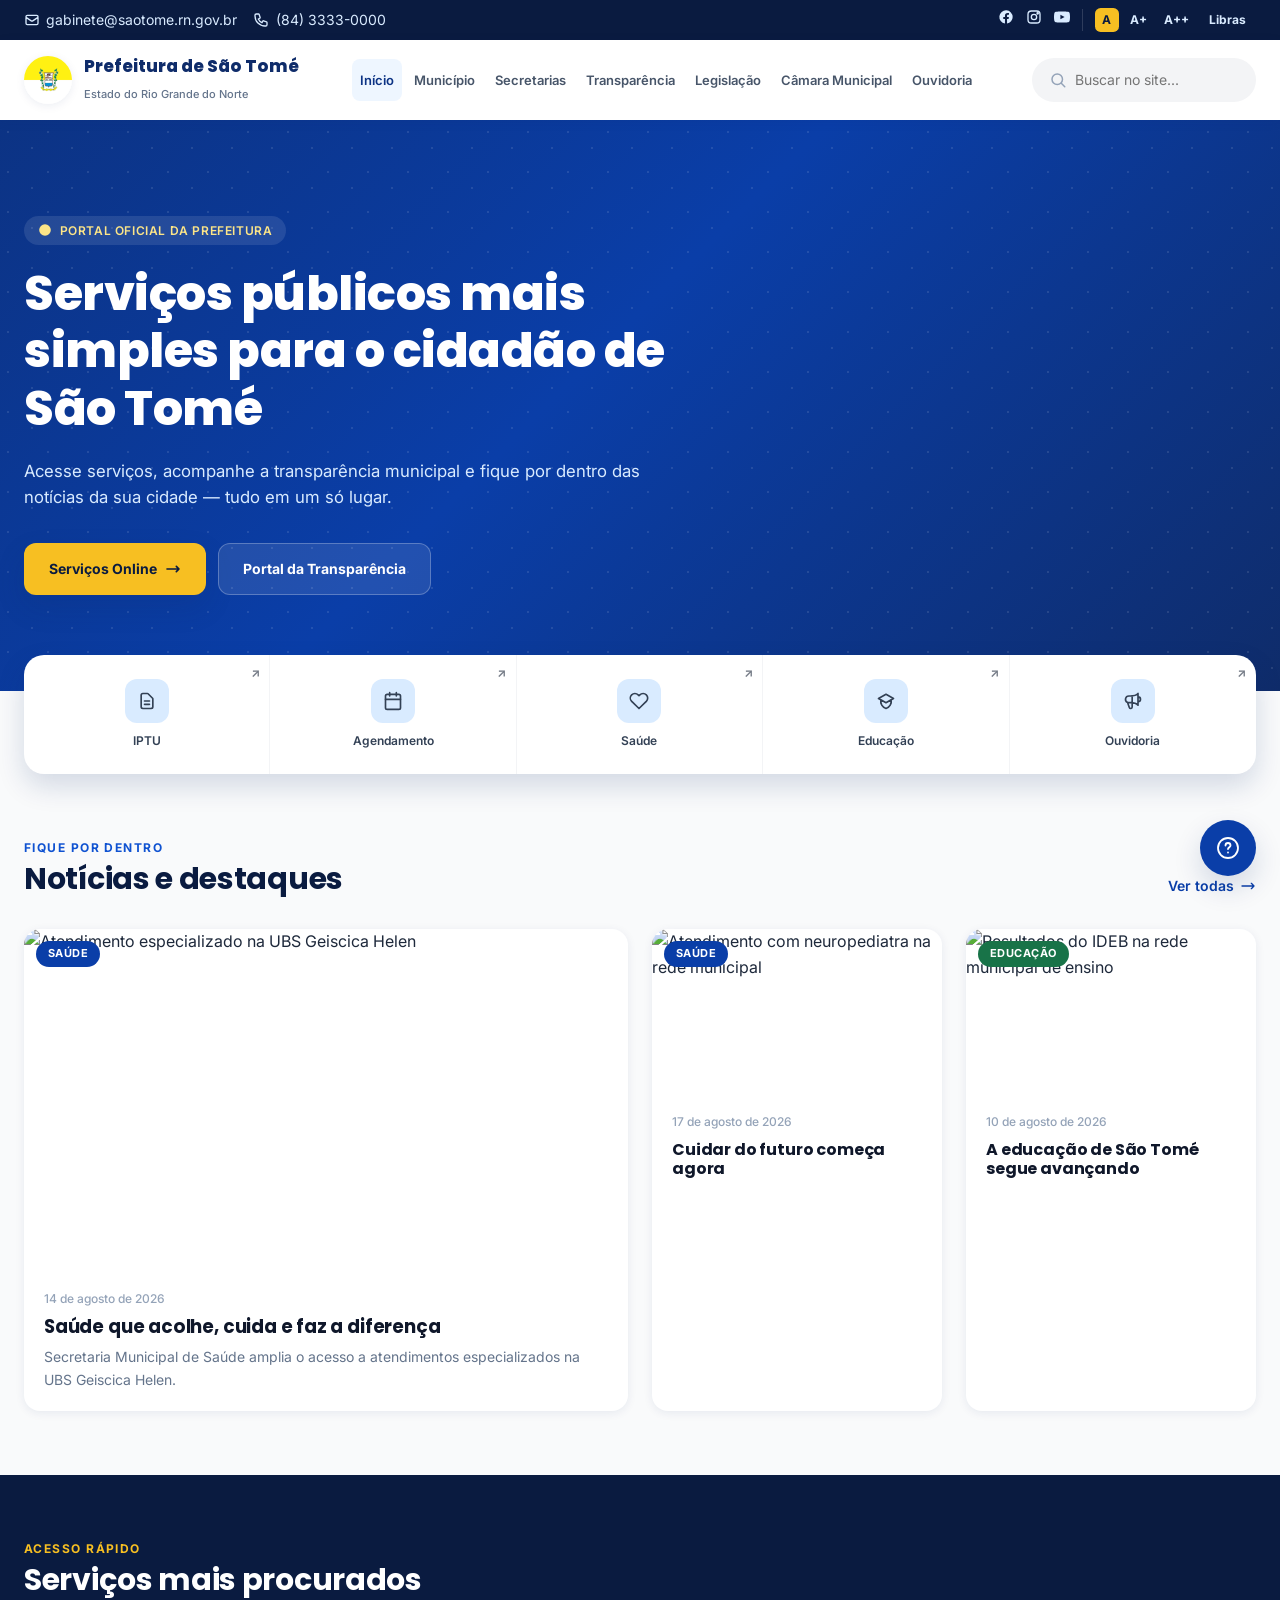
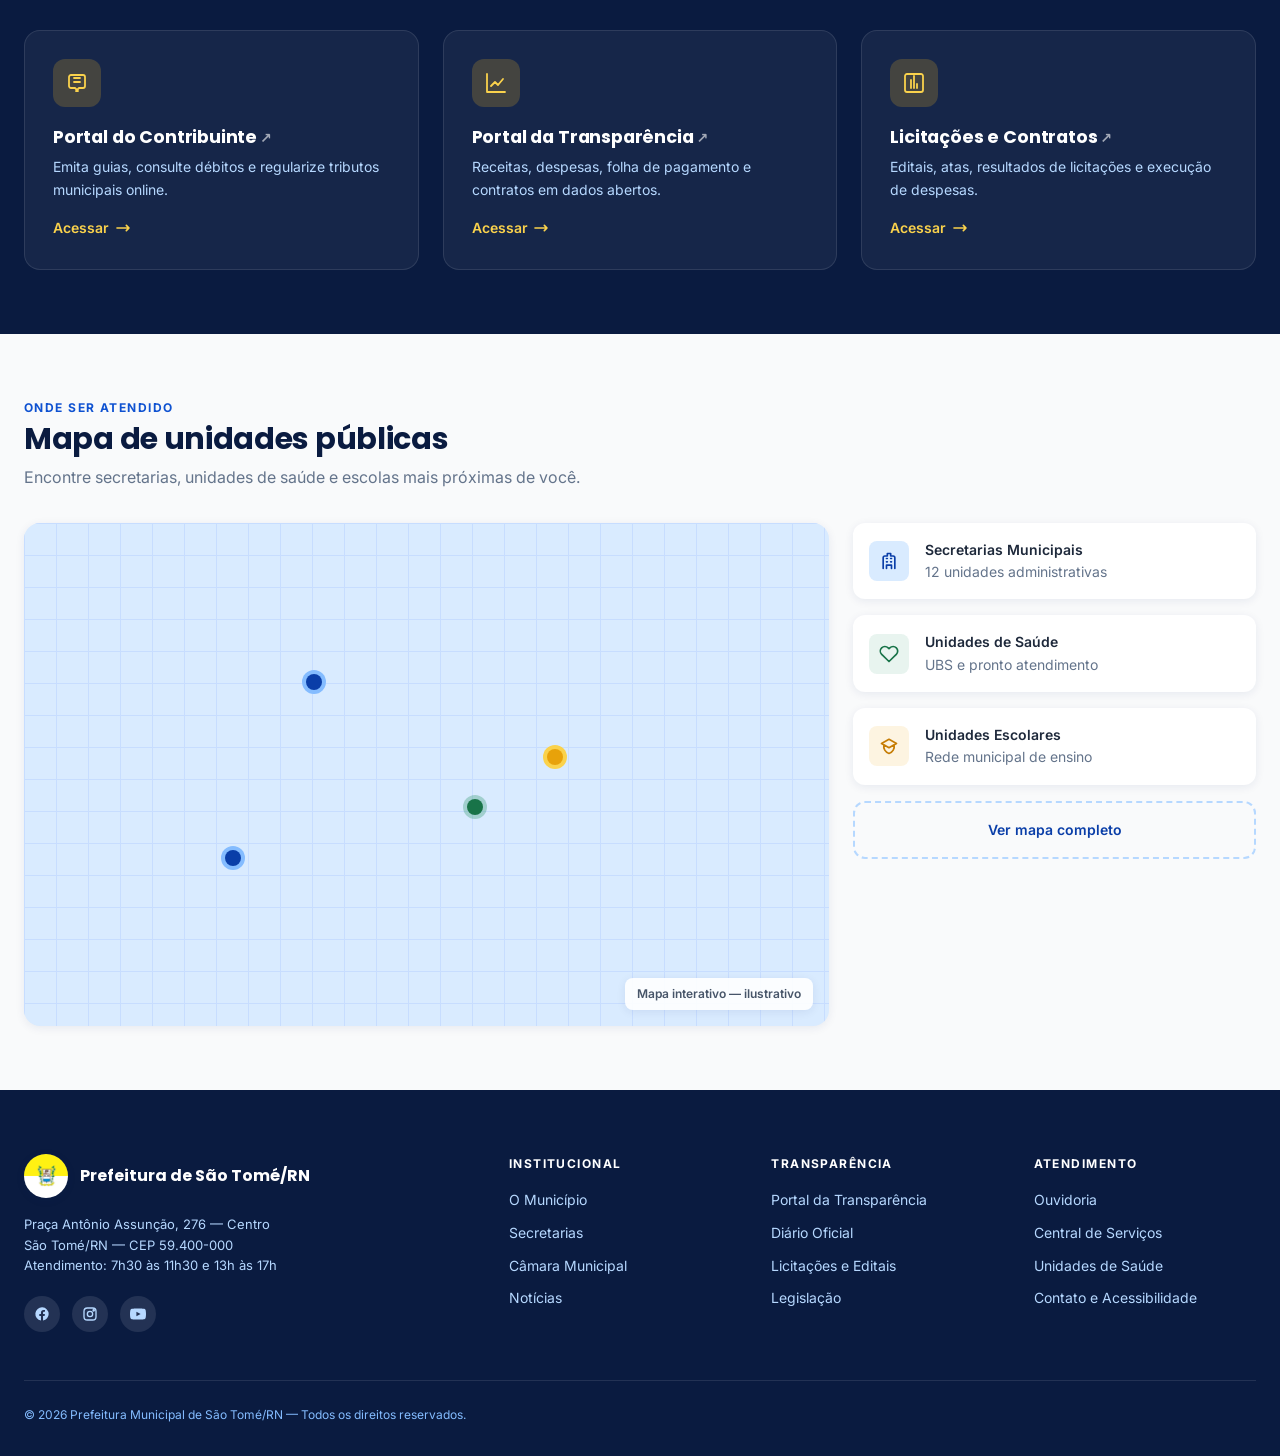
==== commit 5cedd44f: "Add favicon to unidades-escolares and unidades-saude pages; include new emblem image" ====
--- a/index.html
+++ b/index.html
@@ -8,6 +8,7 @@
 <link rel="preconnect" href="https://fonts.googleapis.com">
 <link rel="preconnect" href="https://fonts.gstatic.com" crossorigin>
 <link href="https://fonts.googleapis.com/css2?family=Inter:wght@400;500;600;700;800&family=Poppins:wght@600;700;800&display=swap" rel="stylesheet">
+<link rel="icon" href="assets/img/brasao-sao-tome.png">
 <link rel="stylesheet" href="assets/css/site.css">
 <script src="assets/js/site.js" defer></script>
 </head>
@@ -40,23 +41,23 @@
   <section class="shortcuts">
     <div class="container">
       <div class="shortcuts__bar">
-        <a class="shortcut" href="servicos.html?q=IPTU">
+        <a class="shortcut ext" href="https://app.topsolutionsrn.com.br/ContraCheque/pmsaotome/" target="_blank" rel="noopener">
           <span class="shortcut__icon"><svg width="20" height="20" viewBox="0 0 24 24" fill="none" stroke="currentColor" stroke-width="2"><path stroke-linecap="round" stroke-linejoin="round" d="M9 12h6m-6 4h6m2 5H7a2 2 0 01-2-2V5a2 2 0 012-2h5.586a1 1 0 01.707.293l5.414 5.414a1 1 0 01.293.707V19a2 2 0 01-2 2z"/></svg></span>
           <span>IPTU</span>
         </a>
-        <a class="shortcut" href="servicos.html?q=agendamento">
+        <a class="shortcut ext" href="https://meususdigital.saude.gov.br/" target="_blank" rel="noopener">
           <span class="shortcut__icon"><svg width="20" height="20" viewBox="0 0 24 24" fill="none" stroke="currentColor" stroke-width="2"><rect x="3" y="4" width="18" height="18" rx="2"/><path stroke-linecap="round" d="M16 2v4M8 2v4M3 10h18"/></svg></span>
           <span>Agendamento</span>
         </a>
-        <a class="shortcut" href="unidades-saude.html">
+        <a class="shortcut ext" href="https://www.gov.br/saude/pt-br" target="_blank" rel="noopener">
           <span class="shortcut__icon"><svg width="20" height="20" viewBox="0 0 24 24" fill="none" stroke="currentColor" stroke-width="2"><path stroke-linecap="round" stroke-linejoin="round" d="M20.8 4.6a5.5 5.5 0 00-7.8 0L12 5.6l-1-1a5.5 5.5 0 10-7.8 7.8l1 1L12 21l7.8-7.6 1-1a5.5 5.5 0 000-7.8z"/></svg></span>
           <span>Saúde</span>
         </a>
-        <a class="shortcut" href="unidades-escolares.html">
+        <a class="shortcut ext" href="https://www.gov.br/mec/pt-br" target="_blank" rel="noopener">
           <span class="shortcut__icon"><svg width="20" height="20" viewBox="0 0 24 24" fill="none" stroke="currentColor" stroke-width="2"><path stroke-linecap="round" stroke-linejoin="round" d="M12 14l9-5-9-5-9 5 9 5zm0 0l6.16-3.42A9 9 0 0112 21a9 9 0 01-6.16-10.42L12 14z"/></svg></span>
           <span>Educação</span>
         </a>
-        <a class="shortcut" href="ouvidoria.html">
+        <a class="shortcut ext" href="https://falabr.cgu.gov.br/" target="_blank" rel="noopener">
           <span class="shortcut__icon"><svg width="20" height="20" viewBox="0 0 24 24" fill="none" stroke="currentColor" stroke-width="2"><path stroke-linecap="round" stroke-linejoin="round" d="M11 5.882V19.24a1.76 1.76 0 01-3.417.592l-2.147-6.15M18 13a3 3 0 100-6M5.436 13.683A4.001 4.001 0 017 6h1.832c4.1 0 7.625-1.234 9.168-3v14c-1.543-1.766-5.067-3-9.168-3H7a3.988 3.988 0 01-1.564-.317z"/></svg></span>
           <span>Ouvidoria</span>
         </a>
@@ -81,35 +82,35 @@
       <div class="grid grid--4">
         <a class="news-card news-card--featured" href="noticia.html">
           <div class="news-card__media">
-            <img src="https://placehold.co/800x450/0f52d1/eef6ff?text=Sa%C3%BAde" alt="Equipe de saúde em atendimento">
+            <img src="https://saotome.rn.gov.br/wp-content/uploads/2026/08/774281974_1073688991669198_4804702252523214423_n.jpeg" alt="Atendimento especializado na UBS Geiscica Helen" >
             <span class="badge">Saúde</span>
           </div>
           <div class="news-card__body">
-            <p class="news-card__date">18 de agosto de 2026</p>
-            <h3 class="news-card__title">Saúde que acolhe, cuida e faz a diferença na vida das famílias</h3>
-            <p class="news-card__text">Rede municipal amplia atendimento com neuropediatra e reforça cuidado infantil nas unidades básicas.</p>
-          </div>
-        </a>
-
-        <a class="news-card" href="noticia.html">
+            <p class="news-card__date">14 de agosto de 2026</p>
+            <h3 class="news-card__title">Saúde que acolhe, cuida e faz a diferença</h3>
+            <p class="news-card__text">Secretaria Municipal de Saúde amplia o acesso a atendimentos especializados na UBS Geiscica Helen.</p>
+          </div>
+        </a>
+
+        <a class="news-card" href="https://saotome.rn.gov.br/cuidar-do-futuro-comeca-agora-%f0%9f%92%99/" target="_blank" rel="noopener">
           <div class="news-card__media">
-            <img src="https://placehold.co/500x300/1e8f5f/ffffff?text=Educa%C3%A7%C3%A3o" alt="Alunos em sala de aula">
+            <img src="https://saotome.rn.gov.br/wp-content/uploads/2026/08/776222603_1528960208450253_8871656913738815997_n.jpeg" alt="Atendimento com neuropediatra na rede municipal" loading="lazy">
+            <span class="badge">Saúde</span>
+          </div>
+          <div class="news-card__body">
+            <p class="news-card__date">17 de agosto de 2026</p>
+            <h3 class="news-card__title">Cuidar do futuro começa agora</h3>
+          </div>
+        </a>
+
+        <a class="news-card" href="https://saotome.rn.gov.br/a-educacao-de-sao-tome-segue-avancando-%f0%9f%9a%80/" target="_blank" rel="noopener">
+          <div class="news-card__media">
+            <img src="https://saotome.rn.gov.br/wp-content/uploads/2026/08/767268837_2147684799115214_5768776038343339548_n.jpeg" alt="Resultados do IDEB na rede municipal de ensino" loading="lazy">
             <span class="badge badge--leaf">Educação</span>
           </div>
           <div class="news-card__body">
-            <p class="news-card__date">15 de agosto de 2026</p>
+            <p class="news-card__date">10 de agosto de 2026</p>
             <h3 class="news-card__title">A educação de São Tomé segue avançando</h3>
-          </div>
-        </a>
-
-        <a class="news-card" href="noticia.html">
-          <div class="news-card__media">
-            <img src="https://placehold.co/500x300/9e5b09/fff3c4?text=Institucional" alt="Ato institucional da prefeitura">
-            <span class="badge badge--accent">Institucional</span>
-          </div>
-          <div class="news-card__body">
-            <p class="news-card__date">12 de agosto de 2026</p>
-            <h3 class="news-card__title">Agosto Lilás: informação, acolhimento e conscientização</h3>
           </div>
         </a>
       </div>
@@ -125,7 +126,7 @@
       </div>
 
       <div class="grid grid--3">
-        <a class="service-card" href="servicos.html">
+        <a class="service-card ext" href="https://app.topsolutionsrn.com.br/ContraCheque/pmsaotome/" target="_blank" rel="noopener">
           <span class="service-card__icon"><svg width="24" height="24" viewBox="0 0 24 24" fill="none" stroke="currentColor" stroke-width="1.8"><path stroke-linecap="round" stroke-linejoin="round" d="M9 7h6m-6 4h6m-2 9l-3-3H6a2 2 0 01-2-2V6a2 2 0 012-2h12a2 2 0 012 2v9a2 2 0 01-2 2h-4l-3 3z"/></svg></span>
           <h3>Portal do Contribuinte</h3>
           <p>Emita guias, consulte débitos e regularize tributos municipais online.</p>
@@ -134,7 +135,7 @@
           </span>
         </a>
 
-        <a class="service-card" href="transparencia.html">
+        <a class="service-card ext" href="https://saotome.rn.gov.br/portais-transparencias/" target="_blank" rel="noopener">
           <span class="service-card__icon"><svg width="24" height="24" viewBox="0 0 24 24" fill="none" stroke="currentColor" stroke-width="1.8"><path stroke-linecap="round" stroke-linejoin="round" d="M3 3v18h18M7 15l4-4 3 3 5-6"/></svg></span>
           <h3>Portal da Transparência</h3>
           <p>Receitas, despesas, folha de pagamento e contratos em dados abertos.</p>
@@ -143,7 +144,7 @@
           </span>
         </a>
 
-        <a class="service-card" href="licitacoes.html">
+        <a class="service-card ext" href="https://saotome.rn.gov.br/licitacoes-de-despesas/" target="_blank" rel="noopener">
           <span class="service-card__icon"><svg width="24" height="24" viewBox="0 0 24 24" fill="none" stroke="currentColor" stroke-width="1.8"><path stroke-linecap="round" stroke-linejoin="round" d="M9 17V9m3 8V5m3 12v-4M5 21h14a2 2 0 002-2V5a2 2 0 00-2-2H5a2 2 0 00-2 2v14a2 2 0 002 2z"/></svg></span>
           <h3>Licitações e Contratos</h3>
           <p>Editais, atas, resultados de licitações e execução de despesas.</p>
--- a/assets/css/site.css
+++ b/assets/css/site.css
@@ -4,7 +4,7 @@
    Sumário:
      1. Tokens de design
      2. Reset e base
-     3. Acessibilidade (contraste, escala de fonte, skip link)
+     3. Acessibilidade (escala de fonte, skip link)
      4. Layout (container, seções, grids)
      5. Tipografia
      6. Botões e badges
@@ -86,48 +86,6 @@
 html.font-lg { font-size: 112.5%; }
 html.font-xl { font-size: 125%; }
 
-html.contrast body { background: #000; color: #fff; }
-html.contrast .topbar,
-html.contrast .site-header,
-html.contrast .site-footer,
-html.contrast .card,
-html.contrast .news-card,
-html.contrast .unit-card,
-html.contrast .list-item,
-html.contrast .form,
-html.contrast .stat,
-html.contrast .person,
-html.contrast .doc-item,
-html.contrast .accordion,
-html.contrast .table-wrap,
-html.contrast .shortcuts__bar,
-html.contrast .page-hero,
-html.contrast .home-hero,
-html.contrast .section--band,
-html.contrast .section--soft { background: #000 !important; color: #fff !important; }
-html.contrast .card,
-html.contrast .news-card,
-html.contrast .unit-card,
-html.contrast .list-item,
-html.contrast .form,
-html.contrast .stat,
-html.contrast .person,
-html.contrast .doc-item,
-html.contrast .accordion,
-html.contrast .table-wrap,
-html.contrast .shortcuts__bar { border: 1px solid #fff; box-shadow: none; }
-html.contrast a, html.contrast .nav-link { text-decoration: underline; }
-html.contrast .btn { background: #000 !important; color: #fff !important; border: 2px solid #fff !important; }
-html.contrast .eyebrow,
-html.contrast .muted,
-html.contrast .lead,
-html.contrast .card__text,
-html.contrast .section-title,
-html.contrast .card__title,
-html.contrast h1, html.contrast h2, html.contrast h3 { color: #fff !important; }
-html.contrast img { filter: grayscale(1) contrast(1.2); }
-html.contrast .badge, html.contrast .chip { background: #000 !important; color: #fff !important; border: 1px solid #fff; }
-html.contrast .home-hero::before, html.contrast .map-mock::before { display: none; }
 
 /* ============================ 4. Layout ================================== */
 .container { width: 100%; max-width: var(--container); margin-inline: auto; padding-inline: 1rem; }
@@ -194,6 +152,17 @@
 
 .link-more { display: inline-flex; align-items: center; gap: .35rem; font-size: .875rem; font-weight: 600; color: var(--primary-700); }
 .link-more:hover { color: var(--primary-900); }
+
+/* Link que sai do protótipo para um site oficial */
+.ext > .card__body::after,
+.ext.link-more::after,
+.ext.btn::after,
+.ext.shortcut::after { content: "\2197"; font-weight: 700; opacity: .6; }
+.ext.link-more::after, .ext.btn::after { margin-left: .15rem; }
+.ext > .card__body::after { display: block; margin-top: .75rem; font-size: .875rem; color: var(--primary-700); opacity: 1; }
+.ext.shortcut::after { position: absolute; top: .5rem; right: .6rem; font-size: .75rem; }
+.shortcut { position: relative; }
+.service-card.ext h3::after { content: " \2197"; opacity: .6; font-size: .8em; }
 
 .badge {
   display: inline-flex; align-items: center; gap: .35rem;
@@ -227,7 +196,8 @@
 .site-header { position: sticky; top: 0; z-index: 50; background: var(--surface); box-shadow: var(--shadow-card); }
 .site-header__inner { display: flex; align-items: center; justify-content: space-between; gap: 1.5rem; height: var(--header-h); }
 .brand { display: flex; align-items: center; gap: .75rem; flex-shrink: 0; }
-.brand__mark { width: 3rem; height: 3rem; border-radius: 999px; background: var(--primary-700); color: var(--accent-300); display: grid; place-items: center; box-shadow: var(--shadow-card); }
+.brand__mark { width: 3rem; height: 3rem; border-radius: 999px; overflow: hidden; background: var(--surface); display: grid; place-items: center; box-shadow: var(--shadow-card); flex-shrink: 0; }
+.brand__mark img { width: 100%; height: 100%; object-fit: cover; }
 .brand__name { font-family: var(--font-display); font-weight: 800; color: var(--primary-900); font-size: 1.05rem; line-height: 1.2; }
 .brand__sub { font-size: .6875rem; color: var(--muted); font-weight: 500; }
 
@@ -242,20 +212,34 @@
 
 .header__actions { display: flex; align-items: center; gap: .5rem; flex-shrink: 0; }
 .search {
-  display: flex; align-items: center; height: 2.75rem; flex: 0 1 16rem; min-width: 8rem;
+  display: flex; align-items: center; height: 2.75rem; width: 100%;
   border-radius: 999px; background: var(--gray-100); border: 1px solid transparent; padding-inline: 1rem;
   transition: background .2s, border-color .2s;
+  color: var(--slate-400);
 }
 .search:focus-within { background: #fff; border-color: var(--primary-400); }
-.search input { background: transparent; border: 0; outline: none; font-size: .875rem; padding-inline: .5rem; width: 100%; }
+.search input { background: transparent; border: 0; outline: none; font-size: .875rem; padding-inline: .5rem; width: 100%; min-width: 0; color: var(--text); }
+/* Campo inline do cabeçalho: só aparece quando sobra espaço ao lado do menu.
+   Quem decide é o site.js (classe .has-inline-search), medindo o espaço real. */
+.search--inline { display: none; width: 14rem; flex: 0 0 auto; }
+.site-header.has-inline-search .search--inline { display: flex; }
+.site-header.has-inline-search .icon-btn--search { display: none; }
+/* Com o campo na linha, o menu usa a versão compacta para tudo caber */
+.site-header.has-inline-search .nav-link { padding-inline: .5rem; font-size: .8125rem; }
+/* Menu não cabe na linha: vira hambúrguer mesmo acima de 1024px */
+.site-header.nav-collapsed .nav { display: none; }
+.site-header.nav-collapsed .icon-btn--mobile { display: grid; }
 .icon-btn { width: 2.5rem; height: 2.5rem; display: grid; place-items: center; border-radius: 999px; background: transparent; border: 0; cursor: pointer; color: var(--primary-900); }
 .icon-btn:hover { background: var(--gray-100); }
 .icon-btn--mobile { display: none; }
 
+/* Painel de busca aberto pelo botão de lupa */
+.search-panel { border-top: 1px solid var(--gray-100); background: var(--surface); padding: .75rem 0; }
+.search-panel[hidden] { display: none; }
+
 .mobile-menu { display: none; flex-direction: column; gap: .25rem; border-top: 1px solid var(--gray-100); padding: .75rem 1rem; background: var(--surface); }
 .mobile-menu.is-open { display: flex; }
 .mobile-menu .nav-link { padding: .7rem .75rem; }
-.mobile-menu .search { display: flex; width: 100%; margin-bottom: .5rem; }
 
 .site-footer { background: var(--primary-950); color: var(--primary-200); padding: 4rem 0 2rem; }
 .site-footer__grid { display: grid; grid-template-columns: 2fr repeat(3, 1fr); gap: 2.5rem; padding-bottom: 3rem; border-bottom: 1px solid rgba(255,255,255,.1); }
@@ -474,10 +458,9 @@
 .sr-only { position: absolute; width: 1px; height: 1px; padding: 0; margin: -1px; overflow: hidden; clip: rect(0,0,0,0); white-space: nowrap; border: 0; }
 
 /* ========================== 11. Responsivo =============================== */
-@media (max-width: 1339px) {
+@media (max-width: 1359px) {
   .site-header__inner { gap: 1rem; }
   .nav-link { padding-inline: .5rem; font-size: .8125rem; }
-  .site-header__inner .search { flex-basis: 11rem; }
 }
 @media (max-width: 1023px) {
   .nav { display: none; }
@@ -487,7 +470,6 @@
   .site-footer__grid { grid-template-columns: repeat(2, minmax(0,1fr)); }
 }
 @media (max-width: 767px) {
-  .site-header__inner .search { display: none; }
   .topbar__contacts, .topbar__social { display: none; }
   .grid--2, .grid--3, .grid--4, .datalist, .form__row { grid-template-columns: 1fr; }
   .shortcuts__bar { grid-template-columns: repeat(2, 1fr); }
